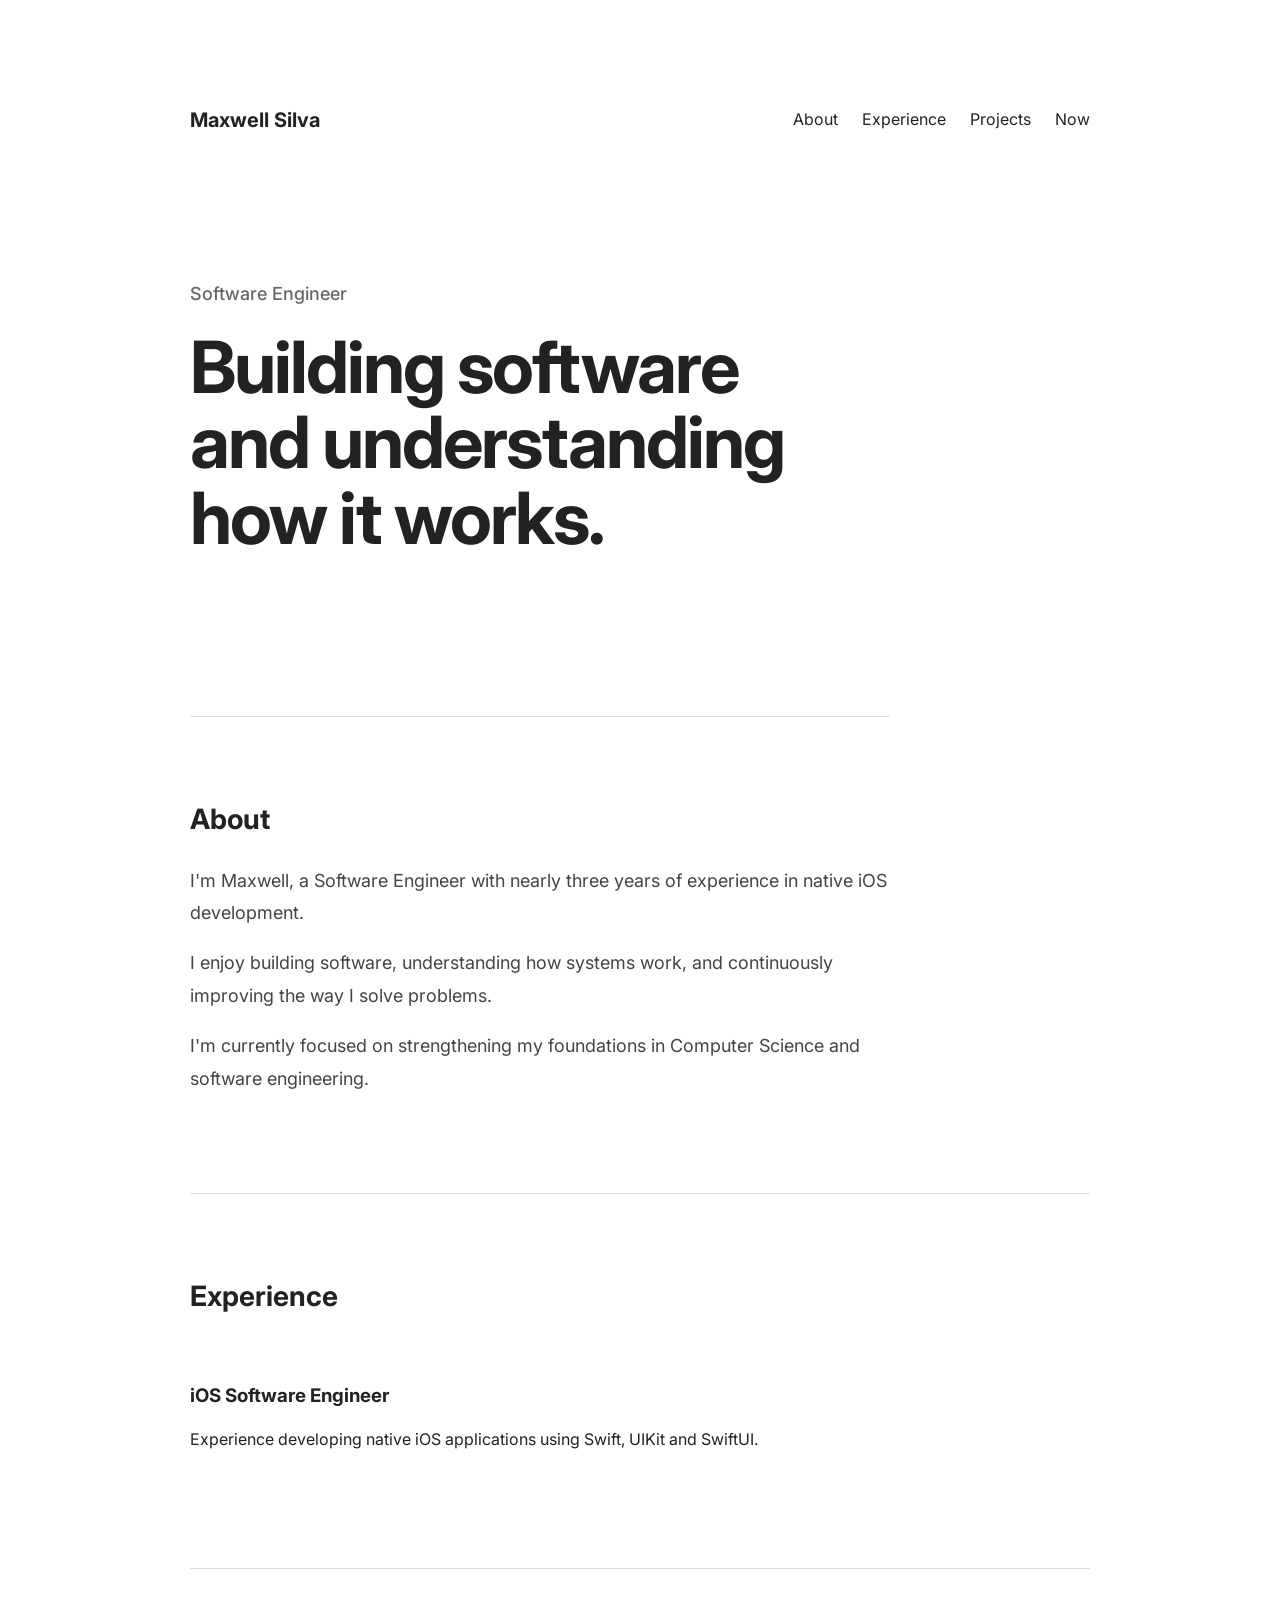
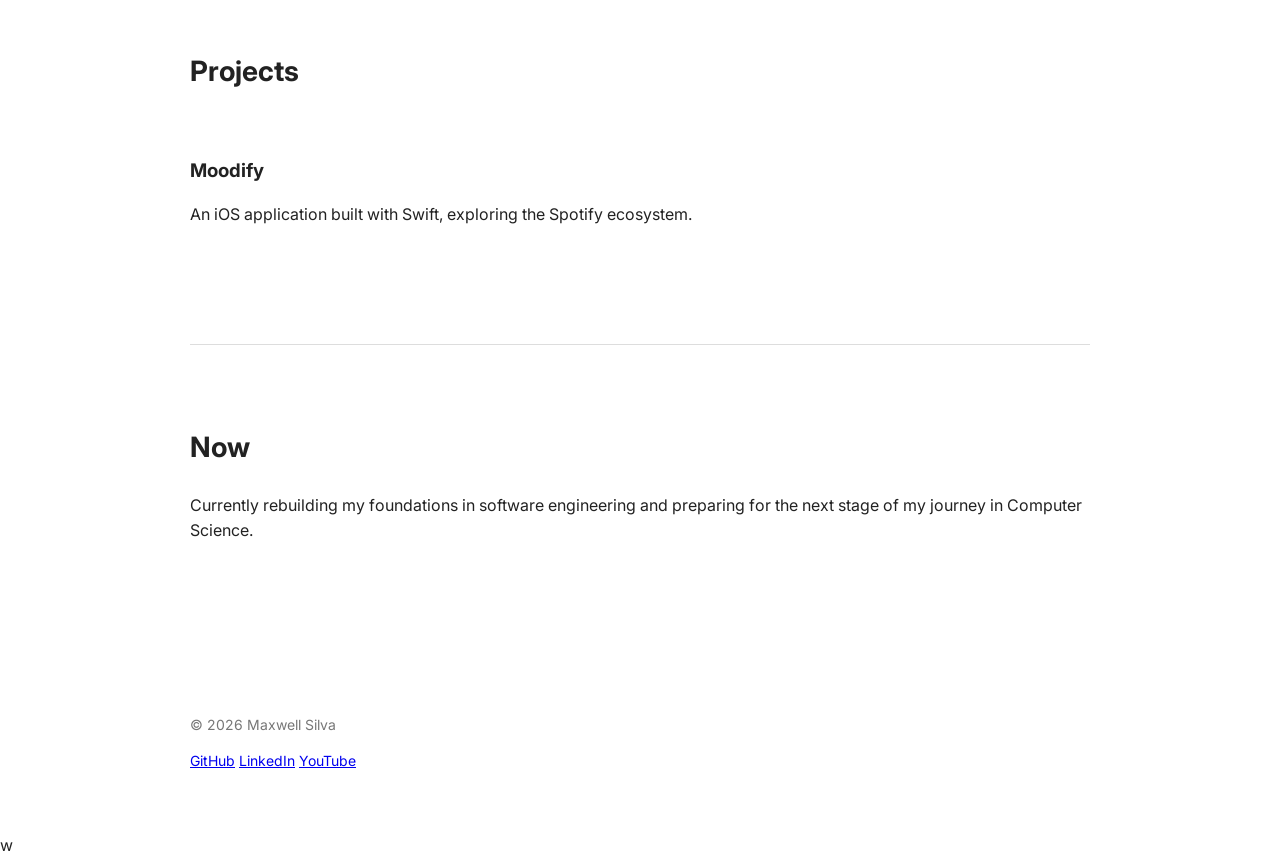
==== index.html @ 99074ba7 "Upload project of portfolio" ====
<!DOCTYPE html>
<html lang="pt-BR">

<head>
    <meta charset="UTF-8">
    <meta name="viewport" content="width=device-width, initial-scale=1.0">

    <title>Maxwell Silva — Software Engineer</title>

    <link rel="preconnect" href="https://fonts.googleapis.com">
    <link rel="preconnect" href="https://fonts.gstatic.com" crossorigin>

    <link
        href="https://fonts.googleapis.com/css2?family=Inter:wght@400;500;600;700&display=swap"
        rel="stylesheet"
    >

    <link rel="stylesheet" href="css/style.css">
</head>

<body>

    <header>
        <nav>
            <a href="#">Maxwell Silva</a>

            <div>
                <a href="#about">About</a>
                <a href="#experience">Experience</a>
                <a href="#projects">Projects</a>
                <a href="#now">Now</a>
            </div>
        </nav>

        <div>
            <p>Software Engineer</p>

            <h1>
                Building software<br>
                and understanding<br>
                how it works.
            </h1>
        </div>
    </header>


    <main>

        <section id="about">
        <h2>About</h2>

        <p>
            I'm Maxwell, a Software Engineer with nearly three years
            of experience in native iOS development.
        </p>

         <p>
            I enjoy building software, understanding how systems work,
            and continuously improving the way I solve problems.
        </p>

        <p>
            I'm currently focused on strengthening my foundations in
            Computer Science and software engineering.
        </p>
        </section>


        <section id="experience">
            <h2>Experience</h2>

            <article>
                <h3>iOS Software Engineer</h3>

                <p>
                    Experience developing native iOS applications
                    using Swift, UIKit and SwiftUI.
                </p>
            </article>
        </section>


        <section id="projects">
            <h2>Projects</h2>

            <article>
                <h3>Moodify</h3>

                <p>
                    An iOS application built with Swift,
                    exploring the Spotify ecosystem.
                </p>
            </article>
        </section>


        <section id="now">
            <h2>Now</h2>

            <p>
                Currently rebuilding my foundations in software engineering
                and preparing for the next stage of my journey in Computer Science.
            </p>
        </section>

    </main>


    <footer>
        <p>© 2026 Maxwell Silva</p>

        <div>
            <a href="#">GitHub</a>
            <a href="#">LinkedIn</a>
            <a href="#">YouTube</a>
        </div>
    </footer>


    <script src="js/script.js"></script>

</body>

</html>w
---- css/style.css ----
/* =========================
   Base
   ========================= */

* {
    box-sizing: border-box;
}

html {
    scroll-behavior: smooth;
}

body {
    margin: 0;
    font-family: "Inter", sans-serif;
    line-height: 1.6;
    color: #222;
    background: #fff;
}

main,
header,
footer {
    width: min(900px, 90%);
    margin: 0 auto;
}


/* =========================
   Header
   ========================= */

header {
    padding: 80px 0 60px;
}

header h1 {
    margin: 0;
    font-size: 48px;
}

header p {
    margin-top: 8px;
    font-size: 20px;
    color: #666;
}


/* =========================
   Sections
   ========================= */

section {
    padding: 80px 0;
    border-top: 1px solid #ddd;
}

h2 {
    margin-top: 0;
    font-size: 28px;
}

article {
    padding: 20px 0;
}

article h3 {
    margin-bottom: 8px;
}


/* =========================
   Footer
   ========================= */

footer {
    padding: 60px 0;
    color: #777;
    font-size: 14px;
}

/* =========================
   Navigation
   ========================= */

nav {
    display: flex;
    justify-content: space-between;
    align-items: center;
    padding: 24px 0;
}

nav div {
    display: flex;
    gap: 24px;
}

nav a {
    color: inherit;
    text-decoration: none;
}

nav > a {
    font-size: 20px;
    font-weight: 700;
}


/* =========================
   Hero
   ========================= */

header > div {
    padding: 120px 0 100px;
}

header > div p {
    margin-top: 0;
    margin-bottom: 20px;
    font-size: 18px;
    font-weight: 500;
    color: #666;
}

header h1 {
    margin: 0;
    font-size: clamp(42px, 7vw, 72px);
    line-height: 1.05;
    letter-spacing: -2px;
}


/* =========================
   Links
   ========================= */

a:hover {
    text-decoration: underline;
}

#about {
    max-width: 700px;
}

#about p {
    font-size: 18px;
    line-height: 1.8;
    color: #444;
}
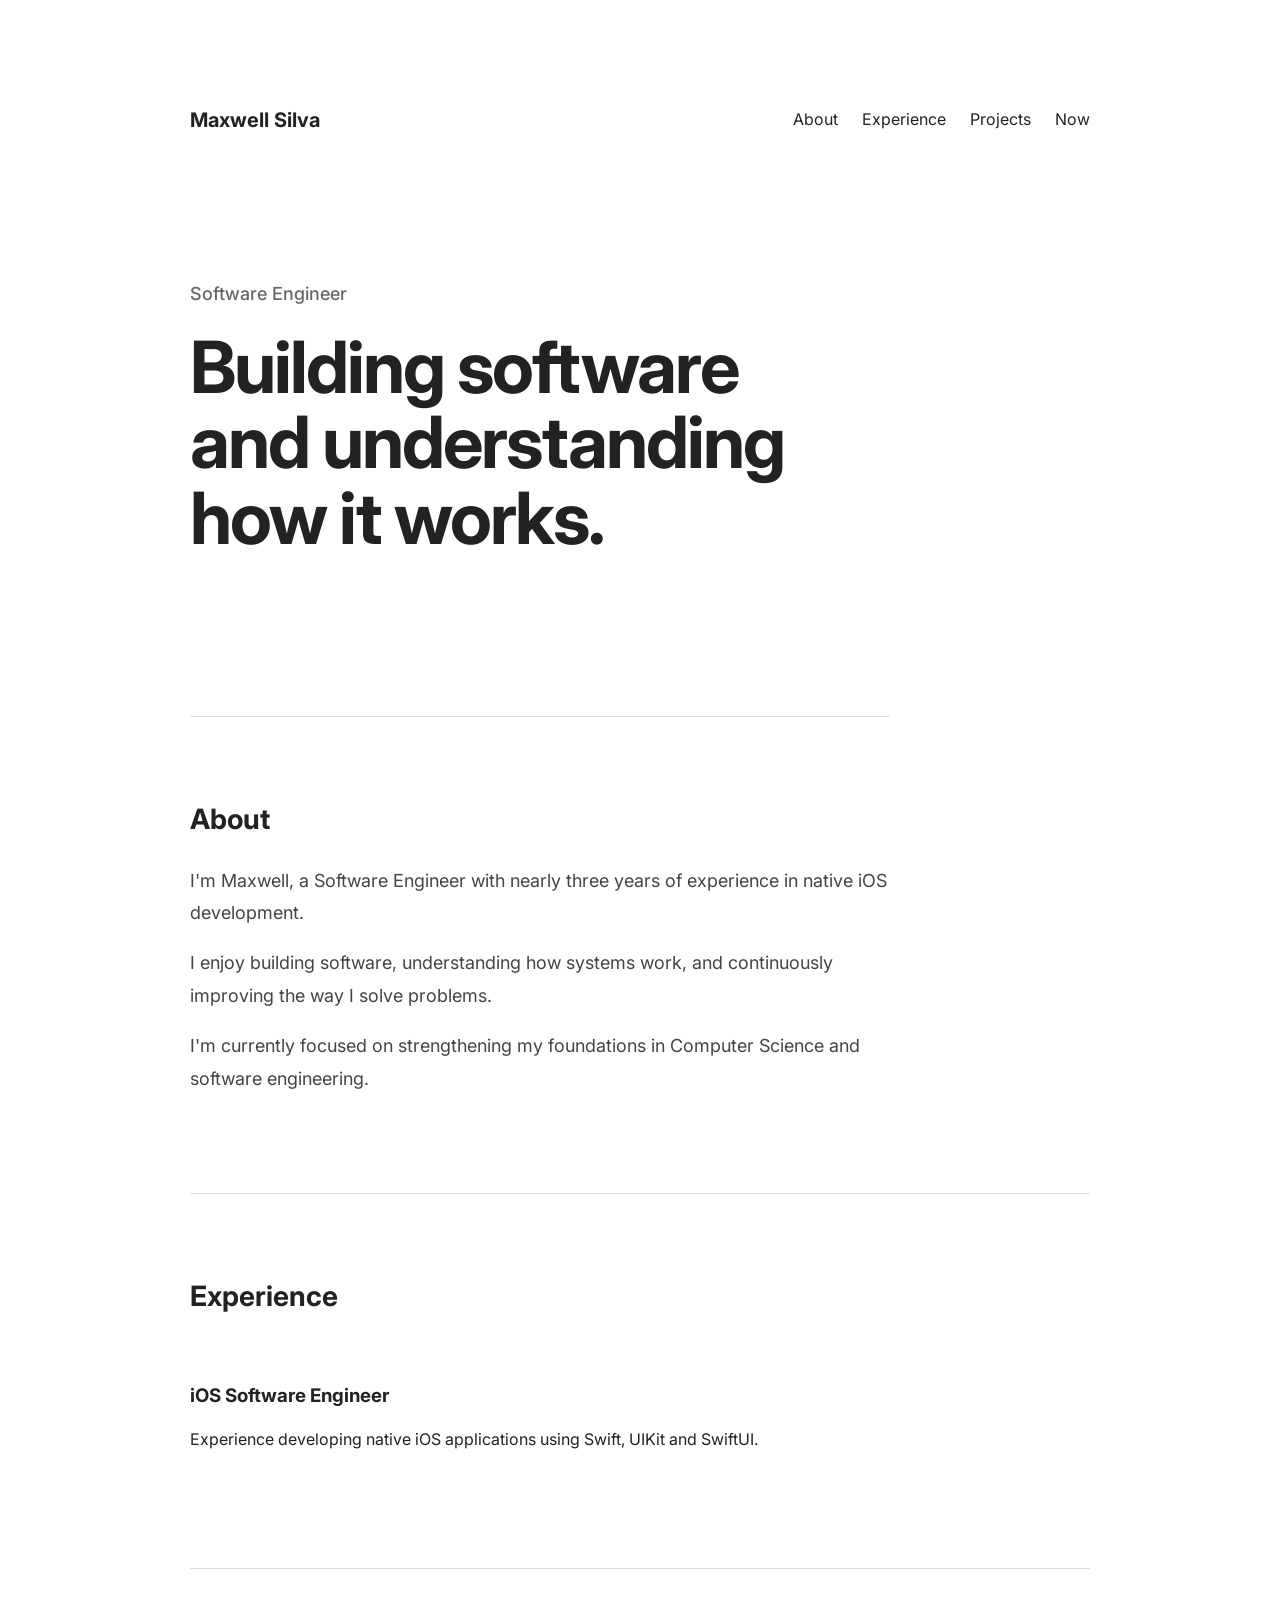
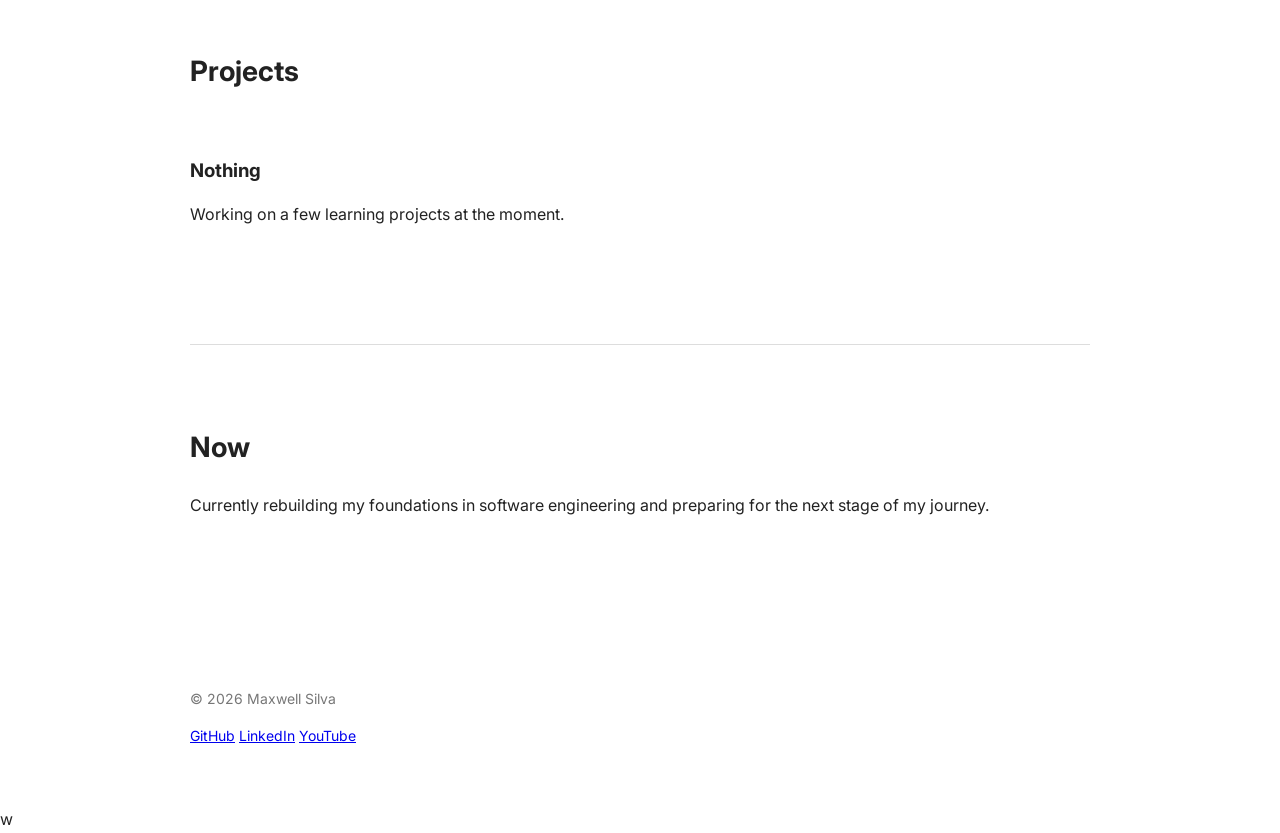
==== commit 7996b524: "Update in section projects" ====
--- a/index.html
+++ b/index.html
@@ -84,11 +84,10 @@
             <h2>Projects</h2>
 
             <article>
-                <h3>Moodify</h3>
+                <h3>Nothing</h3>
 
                 <p>
-                    An iOS application built with Swift,
-                    exploring the Spotify ecosystem.
+                    Working on a few learning projects at the moment.
                 </p>
             </article>
         </section>
@@ -99,7 +98,7 @@
 
             <p>
                 Currently rebuilding my foundations in software engineering
-                and preparing for the next stage of my journey in Computer Science.
+                and preparing for the next stage of my journey.
             </p>
         </section>
 
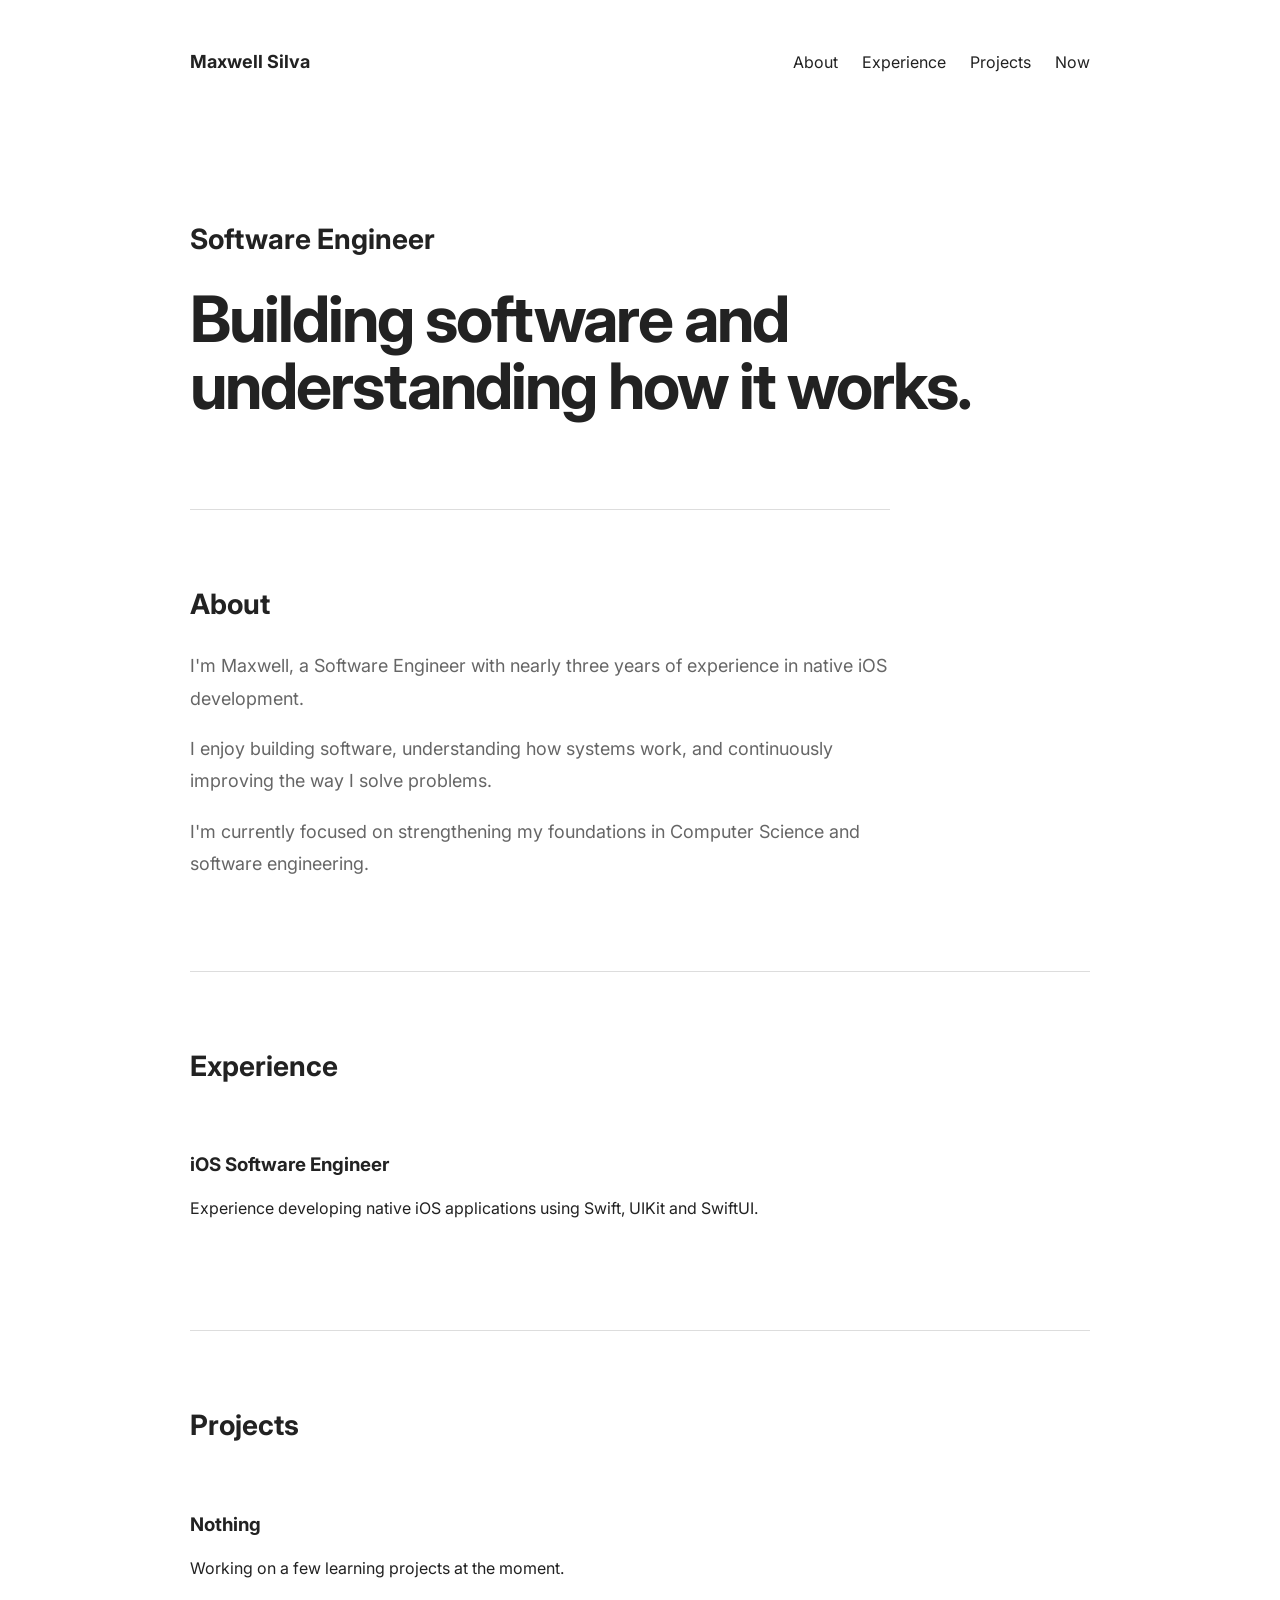
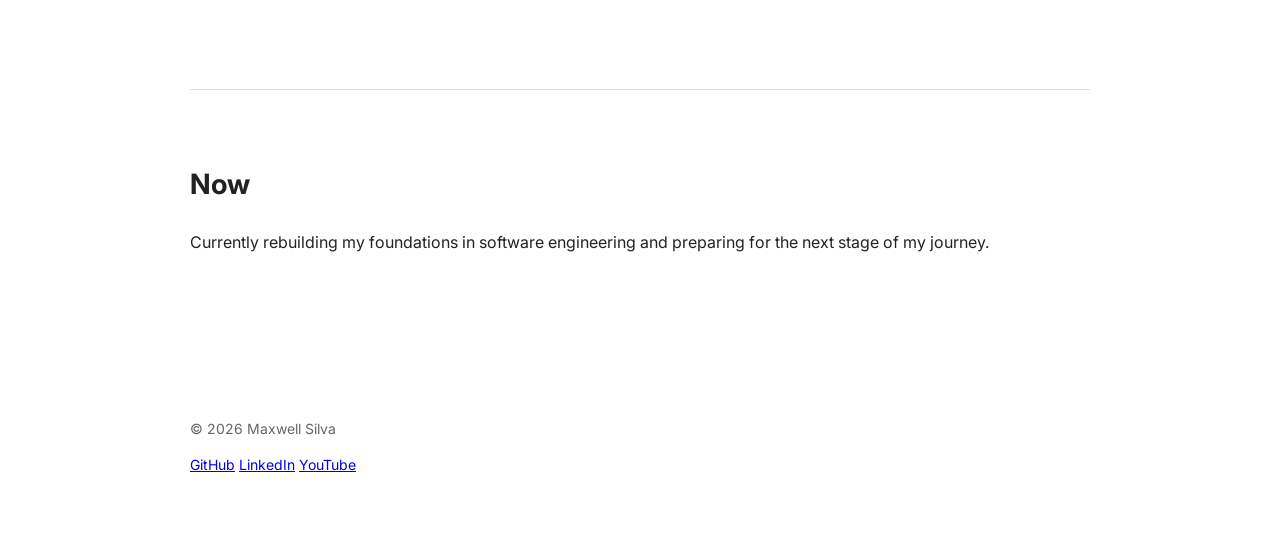
==== commit b294f23d: "update config header and theme" ====
--- a/index.html
+++ b/index.html
@@ -3,9 +3,12 @@
 
 <head>
     <meta charset="UTF-8">
-    <meta name="viewport" content="width=device-width, initial-scale=1.0">
+    <meta
+        name="description"
+        content="Maxwell Silva — Software Engineer focused on iOS development and software engineering."
+    >
 
-    <title>Maxwell Silva — Software Engineer</title>
+    <title>Maxwell Silva - Software Engineer</title>
 
     <link rel="preconnect" href="https://fonts.googleapis.com">
     <link rel="preconnect" href="https://fonts.gstatic.com" crossorigin>
@@ -21,8 +24,9 @@
 <body>
 
     <header>
-        <nav>
-            <a href="#">Maxwell Silva</a>
+        <nav aria-label="Main navigation">
+            <a href="#top">Maxwell Silva</a>
+            <body id="top"></body>
 
             <div>
                 <a href="#about">About</a>
@@ -33,12 +37,12 @@
         </nav>
 
         <div>
-            <p>Software Engineer</p>
+            <p>
+                <h2>Software Engineer</h2>
+            </p>
 
             <h1>
-                Building software<br>
-                and understanding<br>
-                how it works.
+                Building software and understanding how it works.
             </h1>
         </div>
     </header>
@@ -109,9 +113,9 @@
         <p>© 2026 Maxwell Silva</p>
 
         <div>
-            <a href="#">GitHub</a>
-            <a href="#">LinkedIn</a>
-            <a href="#">YouTube</a>
+            <a href="https://github.com/maxwellssilva">GitHub</a>
+            <a href="https://www.linkedin.com/in/maxwellssilva/">LinkedIn</a>
+            <a href="https://www.youtube.com/@maxwellssilvva">YouTube</a>
         </div>
     </footer>
 
@@ -120,4 +124,4 @@
 
 </body>
 
-</html>w+</html>
--- a/css/style.css
+++ b/css/style.css
@@ -1,6 +1,26 @@
 /* =========================
    Base
    ========================= */
+
+:root {
+    color-scheme: light;
+
+    --background: #ffffff;
+    --text: #222222;
+    --text-secondary: #666666;
+    --border: #dddddd;
+}
+
+@media (prefers-color-scheme: dark) {
+    :root {
+        color-scheme: dark;
+
+        --background: #111111;
+        --text: #f5f5f5;
+        --text-secondary: #aaaaaa;
+        --border: #333333;
+    }
+}
 
 * {
     box-sizing: border-box;
@@ -14,35 +34,80 @@
     margin: 0;
     font-family: "Inter", sans-serif;
     line-height: 1.6;
-    color: #222;
-    background: #fff;
+    color: var(--text);
+    background: var(--background);
 }
 
 main,
 header,
 footer {
-    width: min(900px, 90%);
+    width: min(900px, calc(100% - 40px));
     margin: 0 auto;
 }
 
 
 /* =========================
-   Header
+   Navigation
+   ========================= */
+
+nav {
+    display: flex;
+    justify-content: space-between;
+    align-items: center;
+    gap: 24px;
+    padding: 24px 0;
+}
+
+nav > a {
+    flex-shrink: 0;
+    color: inherit;
+    font-size: 18px;
+    font-weight: 700;
+    text-decoration: none;
+}
+
+nav div {
+    display: flex;
+    flex-wrap: wrap;
+    justify-content: flex-end;
+    gap: 8px 24px;
+}
+
+nav div a {
+    color: inherit;
+    text-decoration: none;
+}
+
+a:hover {
+    text-decoration: underline;
+}
+
+
+/* =========================
+   Header / Hero
    ========================= */
 
 header {
-    padding: 80px 0 60px;
+    padding: 24px 0 0;
+}
+
+header > div {
+    padding: 100px 0 90px;
+}
+
+header > div p {
+    margin: 0 0 16px;
+    font-size: 16px;
+    font-weight: 500;
+    color: var(--text-secondary);
 }
 
 header h1 {
+    max-width: 850px;
     margin: 0;
-    font-size: 48px;
-}
-
-header p {
-    margin-top: 8px;
-    font-size: 20px;
-    color: #666;
+    font-size: clamp(42px, 7vw, 64px);
+    line-height: 1.05;
+    letter-spacing: -2px;
 }
 
 
@@ -51,8 +116,8 @@
    ========================= */
 
 section {
-    padding: 80px 0;
-    border-top: 1px solid #ddd;
+    padding: 72px 0;
+    border-top: 1px solid var(--border);
 }
 
 h2 {
@@ -70,73 +135,8 @@
 
 
 /* =========================
-   Footer
+   About
    ========================= */
-
-footer {
-    padding: 60px 0;
-    color: #777;
-    font-size: 14px;
-}
-
-/* =========================
-   Navigation
-   ========================= */
-
-nav {
-    display: flex;
-    justify-content: space-between;
-    align-items: center;
-    padding: 24px 0;
-}
-
-nav div {
-    display: flex;
-    gap: 24px;
-}
-
-nav a {
-    color: inherit;
-    text-decoration: none;
-}
-
-nav > a {
-    font-size: 20px;
-    font-weight: 700;
-}
-
-
-/* =========================
-   Hero
-   ========================= */
-
-header > div {
-    padding: 120px 0 100px;
-}
-
-header > div p {
-    margin-top: 0;
-    margin-bottom: 20px;
-    font-size: 18px;
-    font-weight: 500;
-    color: #666;
-}
-
-header h1 {
-    margin: 0;
-    font-size: clamp(42px, 7vw, 72px);
-    line-height: 1.05;
-    letter-spacing: -2px;
-}
-
-
-/* =========================
-   Links
-   ========================= */
-
-a:hover {
-    text-decoration: underline;
-}
 
 #about {
     max-width: 700px;
@@ -145,5 +145,46 @@
 #about p {
     font-size: 18px;
     line-height: 1.8;
-    color: #444;
+    color: var(--text-secondary);
+}
+
+
+/* =========================
+   Footer
+   ========================= */
+
+footer {
+    padding: 60px 0;
+    color: var(--text-secondary);
+    font-size: 14px;
+}
+
+
+/* =========================
+   Mobile
+   ========================= */
+
+@media (max-width: 600px) {
+    nav {
+        align-items: flex-start;
+        flex-direction: column;
+        gap: 12px;
+    }
+
+    nav div {
+        justify-content: flex-start;
+        gap: 8px 18px;
+    }
+
+    header > div {
+        padding: 72px 0 72px;
+    }
+
+    header h1 {
+        letter-spacing: -1.5px;
+    }
+
+    section {
+        padding: 56px 0;
+    }
 }
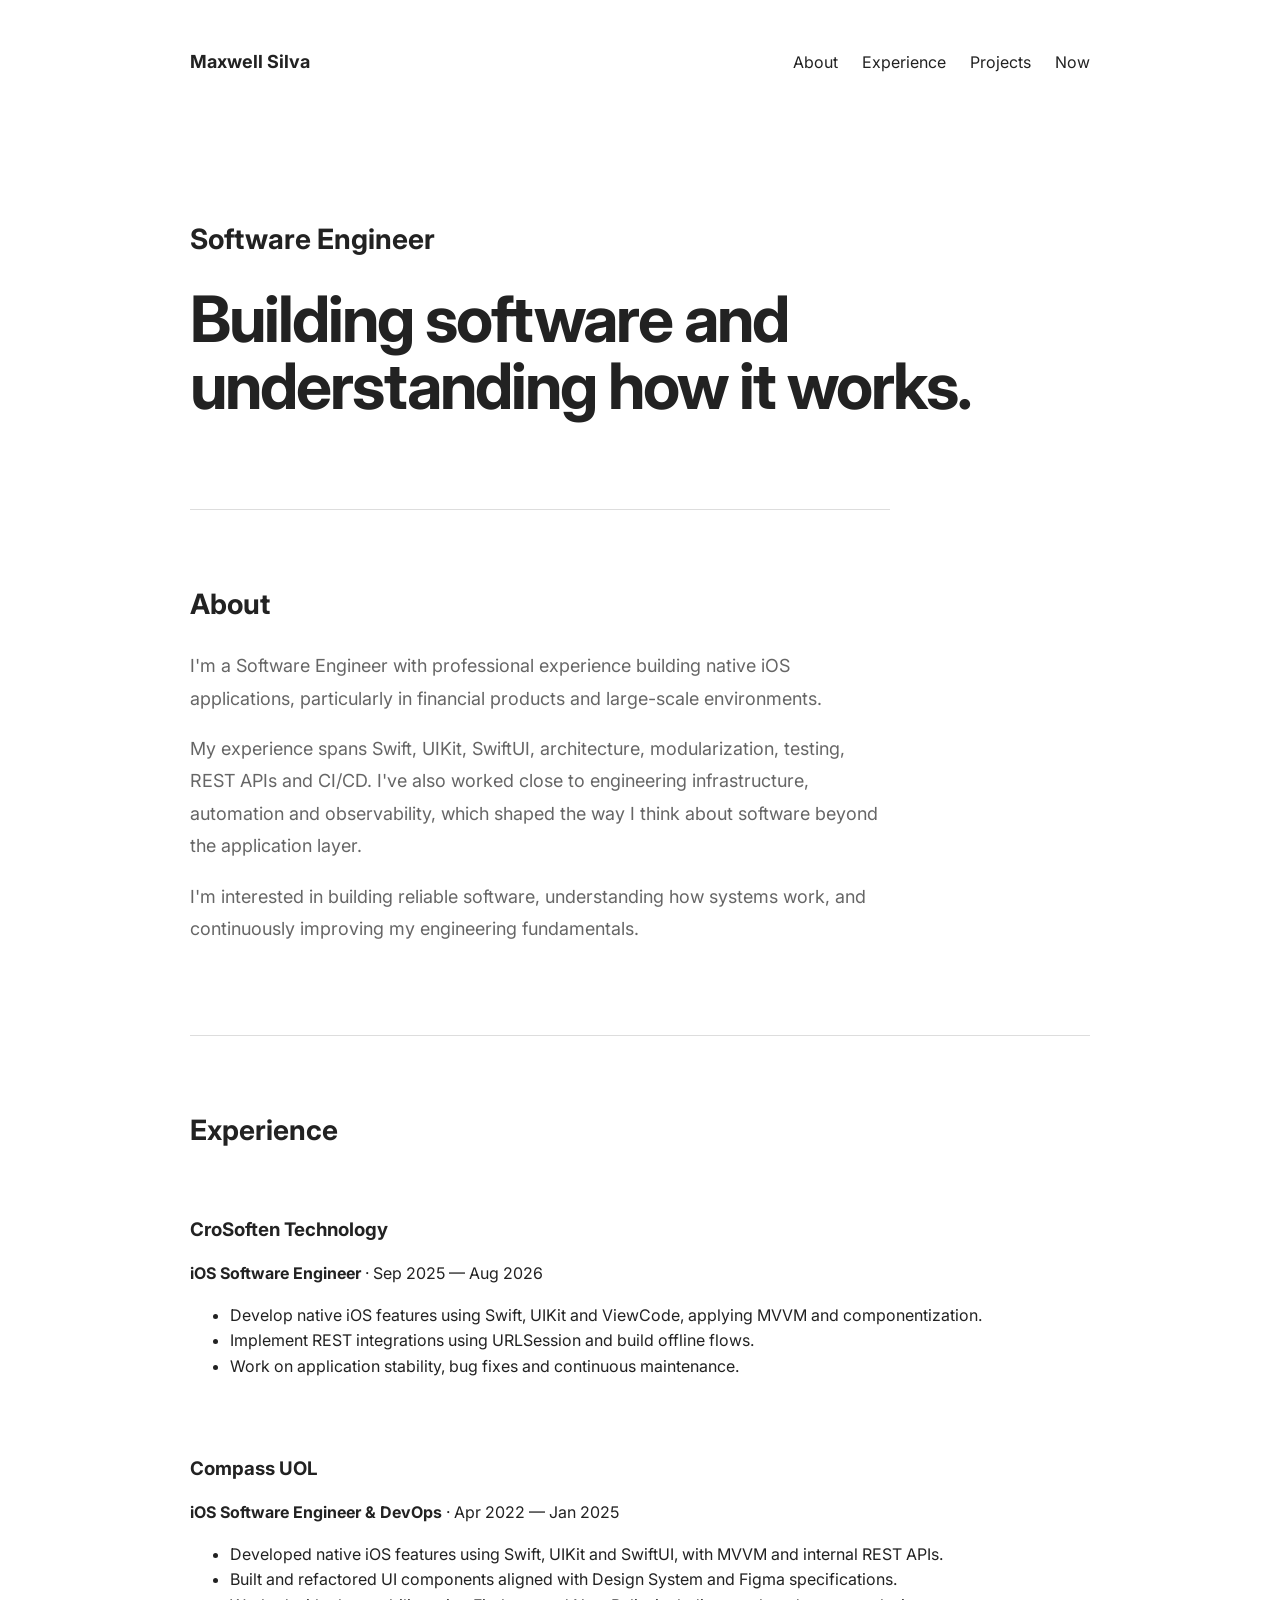
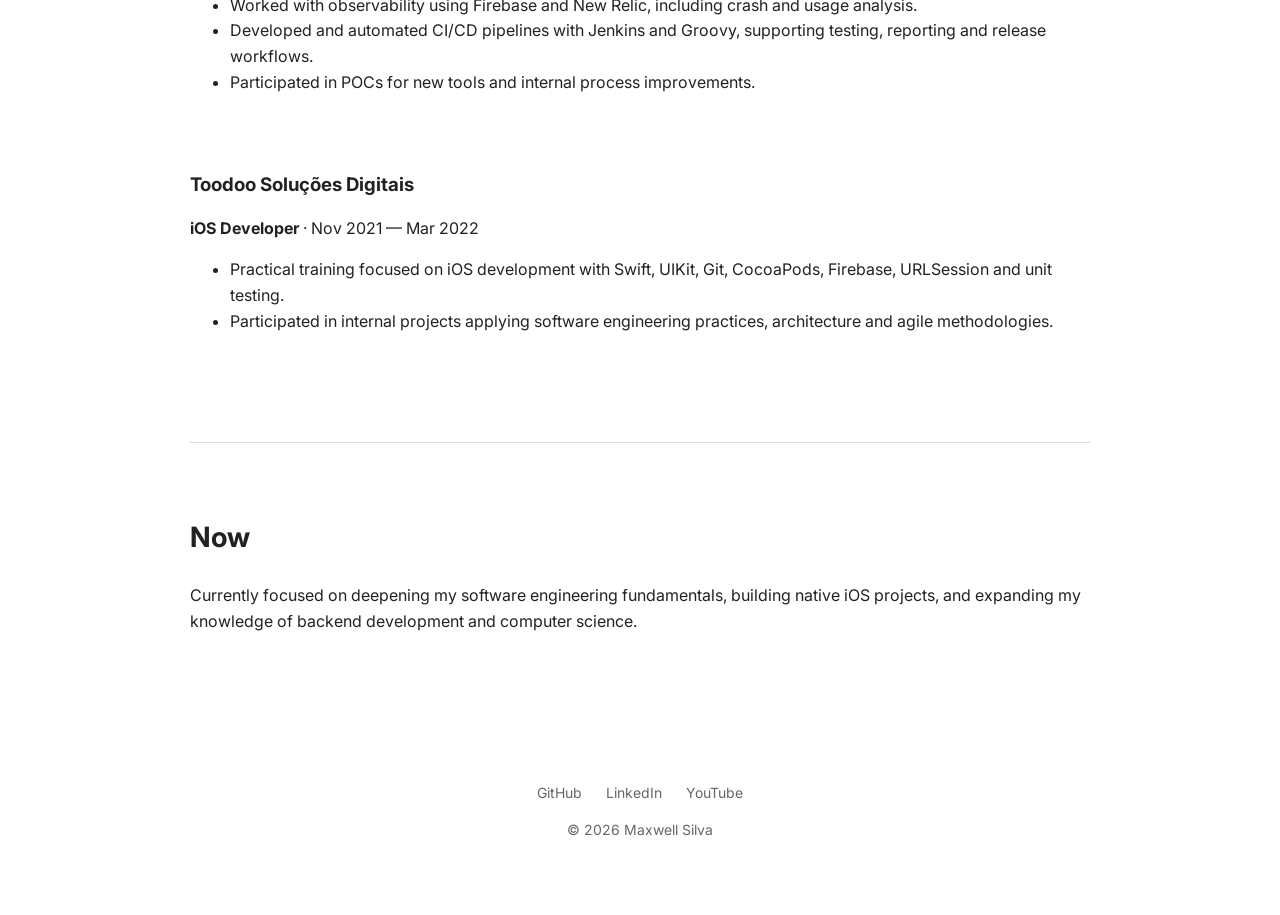
==== commit 475b8a00: "Improvement layout and completing experience" ====
--- a/index.html
+++ b/index.html
@@ -21,12 +21,11 @@
     <link rel="stylesheet" href="css/style.css">
 </head>
 
-<body>
+<body id="top">
 
     <header>
         <nav aria-label="Main navigation">
             <a href="#top">Maxwell Silva</a>
-            <body id="top"></body>
 
             <div>
                 <a href="#about">About</a>
@@ -51,22 +50,25 @@
     <main>
 
         <section id="about">
-        <h2>About</h2>
+            <h2>About</h2>
 
-        <p>
-            I'm Maxwell, a Software Engineer with nearly three years
-            of experience in native iOS development.
-        </p>
+            <p>
+                I'm a Software Engineer with professional experience building native
+                iOS applications, particularly in financial products and large-scale
+                environments.
+            </p>
 
-         <p>
-            I enjoy building software, understanding how systems work,
-            and continuously improving the way I solve problems.
-        </p>
+            <p>
+                My experience spans Swift, UIKit, SwiftUI, architecture,
+                modularization, testing, REST APIs and CI/CD. I've also worked close
+                to engineering infrastructure, automation and observability, which
+                shaped the way I think about software beyond the application layer.
+            </p>
 
-        <p>
-            I'm currently focused on strengthening my foundations in
-            Computer Science and software engineering.
-        </p>
+            <p>
+                I'm interested in building reliable software, understanding how
+                systems work, and continuously improving my engineering fundamentals.
+            </p>
         </section>
 
 
@@ -74,25 +76,88 @@
             <h2>Experience</h2>
 
             <article>
-                <h3>iOS Software Engineer</h3>
+                <h3>CroSoften Technology</h3>
 
                 <p>
-                    Experience developing native iOS applications
-                    using Swift, UIKit and SwiftUI.
+                    <strong>iOS Software Engineer</strong>
+                    · Sep 2025 — Aug 2026
                 </p>
+
+                <ul>
+                    <li>
+                        Develop native iOS features using Swift, UIKit and ViewCode,
+                        applying MVVM and componentization.
+                    </li>
+
+                    <li>
+                        Implement REST integrations using URLSession and build
+                        offline flows.
+                    </li>
+
+                    <li>
+                        Work on application stability, bug fixes and continuous
+                        maintenance.
+                    </li>
+                </ul>
             </article>
-        </section>
 
 
-        <section id="projects">
-            <h2>Projects</h2>
+            <article>
+                <h3>Compass UOL</h3>
+
+                <p>
+                    <strong>iOS Software Engineer & DevOps</strong>
+                    · Apr 2022 — Jan 2025
+                </p>
+
+                <ul>
+                    <li>
+                        Developed native iOS features using Swift, UIKit and SwiftUI,
+                        with MVVM and internal REST APIs.
+                    </li>
+
+                    <li>
+                        Built and refactored UI components aligned with Design System
+                        and Figma specifications.
+                    </li>
+
+                    <li>
+                        Worked with observability using Firebase and New Relic,
+                        including crash and usage analysis.
+                    </li>
+
+                    <li>
+                        Developed and automated CI/CD pipelines with Jenkins and
+                        Groovy, supporting testing, reporting and release workflows.
+                    </li>
+
+                    <li>
+                        Participated in POCs for new tools and internal process
+                        improvements.
+                    </li>
+                </ul>
+            </article>
+
 
             <article>
-                <h3>Nothing</h3>
+                <h3>Toodoo Soluções Digitais</h3>
 
                 <p>
-                    Working on a few learning projects at the moment.
+                    <strong>iOS Developer</strong>
+                    · Nov 2021 — Mar 2022
                 </p>
+
+                <ul>
+                    <li>
+                        Practical training focused on iOS development with Swift,
+                        UIKit, Git, CocoaPods, Firebase, URLSession and unit testing.
+                    </li>
+
+                    <li>
+                        Participated in internal projects applying software
+                        engineering practices, architecture and agile methodologies.
+                    </li>
+                </ul>
             </article>
         </section>
 
@@ -101,8 +166,9 @@
             <h2>Now</h2>
 
             <p>
-                Currently rebuilding my foundations in software engineering
-                and preparing for the next stage of my journey.
+                Currently focused on deepening my software engineering fundamentals,
+                building native iOS projects, and expanding my knowledge of backend
+                development and computer science.
             </p>
         </section>
 
@@ -110,13 +176,13 @@
 
 
     <footer>
-        <p>© 2026 Maxwell Silva</p>
-
         <div>
             <a href="https://github.com/maxwellssilva">GitHub</a>
             <a href="https://www.linkedin.com/in/maxwellssilva/">LinkedIn</a>
             <a href="https://www.youtube.com/@maxwellssilvva">YouTube</a>
         </div>
+
+        <p>© 2026 Maxwell Silva</p>
     </footer>
 
 
--- a/css/style.css
+++ b/css/style.css
@@ -157,6 +157,18 @@
     padding: 60px 0;
     color: var(--text-secondary);
     font-size: 14px;
+    text-align: center;
+}
+
+footer > div {
+    display: flex;
+    justify-content: center;
+    gap: 24px;
+}
+
+footer a {
+    color: inherit;
+    text-decoration: none;
 }
 
 
@@ -166,25 +178,57 @@
 
 @media (max-width: 600px) {
     nav {
-        align-items: flex-start;
-        flex-direction: column;
-        gap: 12px;
+        align-items: center;
+        gap: 16px;
+    }
+
+    nav > a {
+        font-size: 17px;
     }
 
     nav div {
-        justify-content: flex-start;
+        width: 100%;
+        justify-content: center;
         gap: 8px 18px;
     }
 
     header > div {
-        padding: 72px 0 72px;
+        padding: 64px 0 64px;
+    }
+
+    header > div p {
+        font-size: 15px;
+        margin-bottom: 14px;
     }
 
     header h1 {
+        font-size: clamp(38px, 11vw, 52px);
+        line-height: 1.08;
         letter-spacing: -1.5px;
     }
 
     section {
-        padding: 56px 0;
+        padding: 52px 0;
+    }
+
+    h2 {
+        font-size: 26px;
+    }
+
+    #about p {
+        font-size: 17px;
+        line-height: 1.7;
+    }
+
+    footer {
+        padding: 48px 0;
+        text-align: center;
+    }
+
+    footer > div {
+        display: flex;
+        justify-content: center;
+        flex-wrap: wrap;
+        gap: 12px 20px;
     }
 }
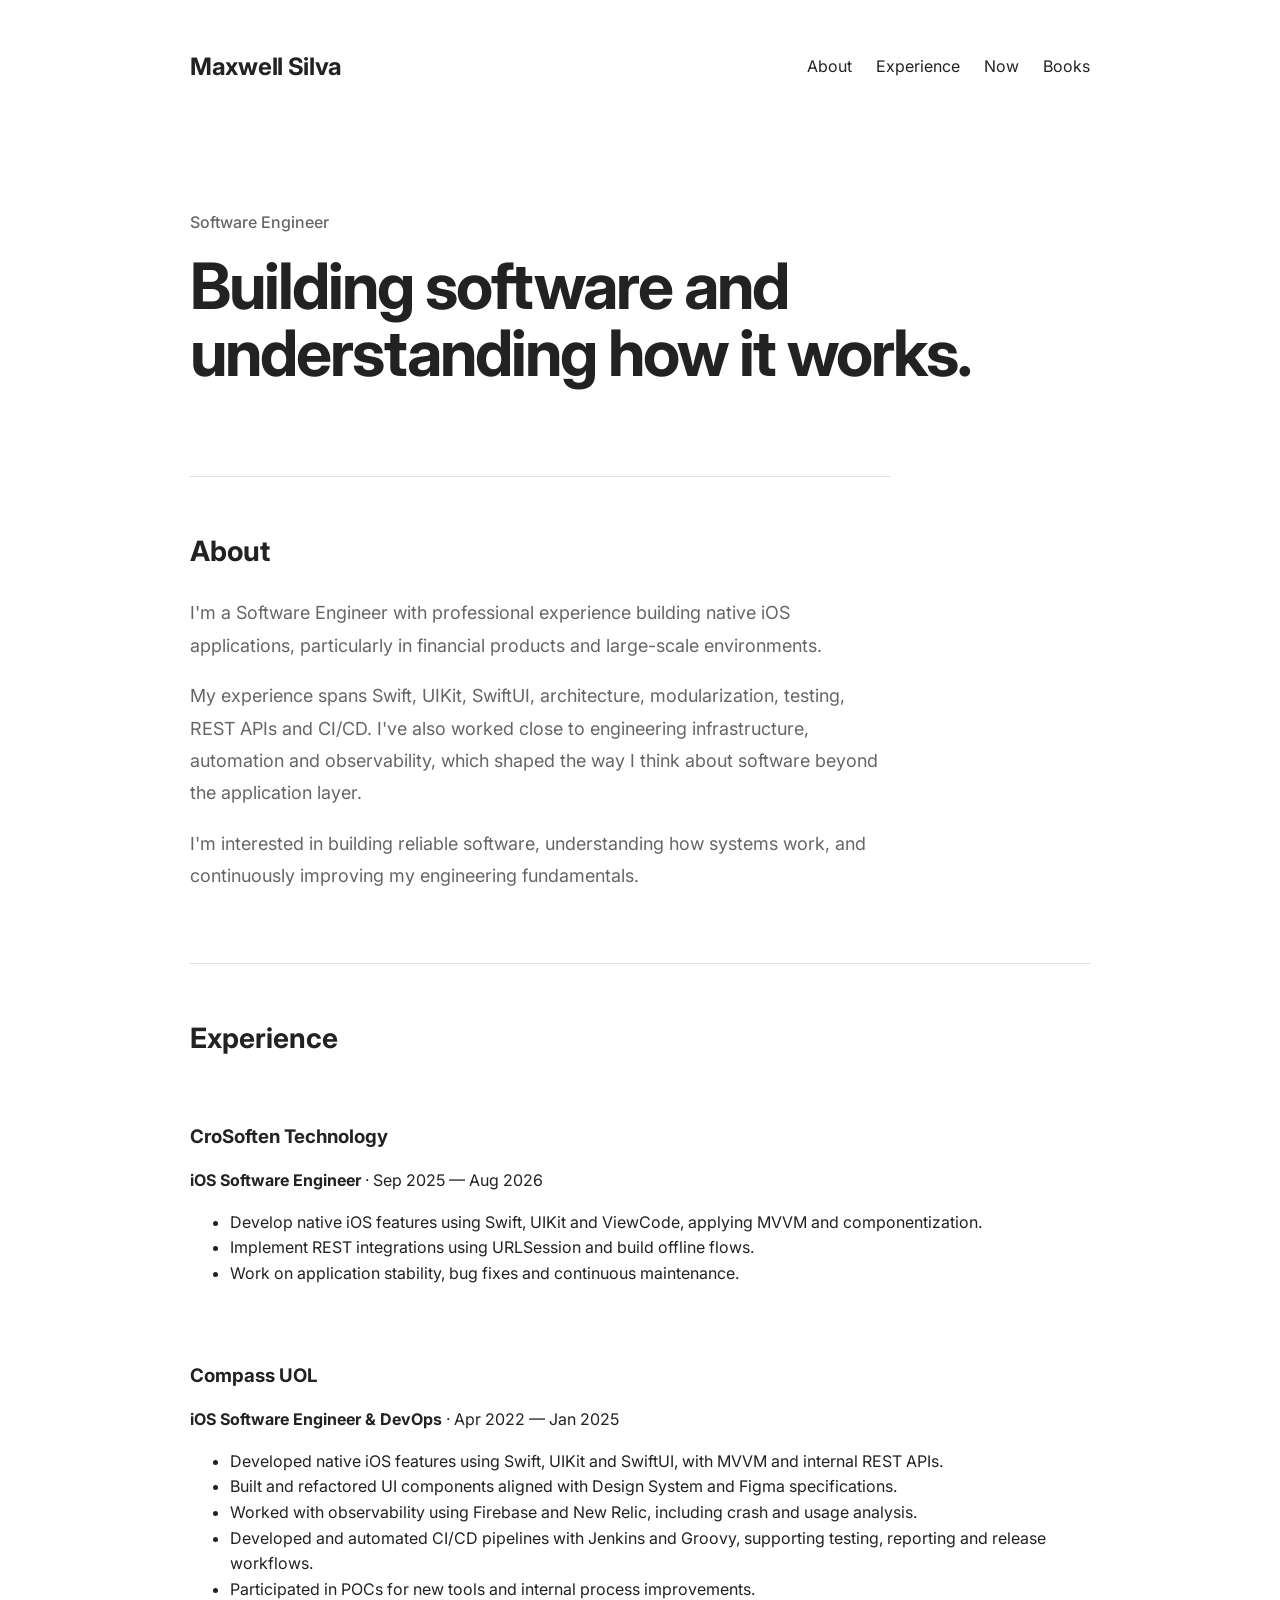
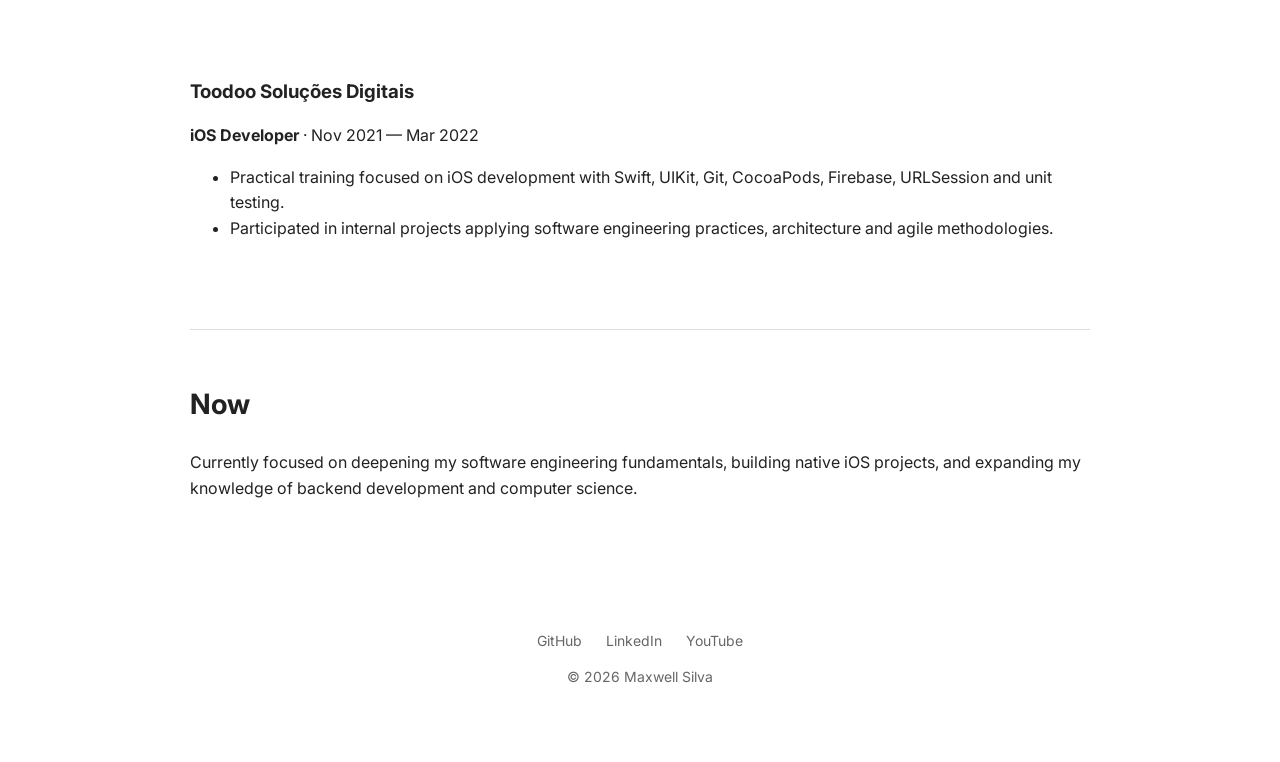
==== commit 41c36df4: "Create page of recommendation books" ====
--- a/index.html
+++ b/index.html
@@ -30,15 +30,13 @@
             <div>
                 <a href="#about">About</a>
                 <a href="#experience">Experience</a>
-                <a href="#projects">Projects</a>
                 <a href="#now">Now</a>
+                <a href="#books.html">Books</a>
             </div>
         </nav>
 
         <div>
-            <p>
-                <h2>Software Engineer</h2>
-            </p>
+            <h2>Software Engineer</h2>
 
             <h1>
                 Building software and understanding how it works.
--- a/css/style.css
+++ b/css/style.css
@@ -61,8 +61,9 @@
 nav > a {
     flex-shrink: 0;
     color: inherit;
-    font-size: 18px;
+    font-size: 24px;
     font-weight: 700;
+    letter-spacing: -0.3px;
     text-decoration: none;
 }
 
@@ -95,7 +96,7 @@
     padding: 100px 0 90px;
 }
 
-header > div p {
+header > div h2 {
     margin: 0 0 16px;
     font-size: 16px;
     font-weight: 500;
@@ -116,7 +117,7 @@
    ========================= */
 
 section {
-    padding: 72px 0;
+    padding: 52px 0;
     border-top: 1px solid var(--border);
 }
 
@@ -177,13 +178,21 @@
    ========================= */
 
 @media (max-width: 600px) {
+    main,
+    header,
+    footer {
+        width: calc(100% - 32px);
+    }
+
     nav {
+        flex-direction: column;
         align-items: center;
-        gap: 16px;
+        gap: 14px;
+        padding: 20px 0;
     }
 
     nav > a {
-        font-size: 17px;
+        font-size: 20px;
     }
 
     nav div {
@@ -192,23 +201,32 @@
         gap: 8px 18px;
     }
 
+    nav div a {
+        font-size: 15px;
+    }
+
+    header {
+        padding-top: 12px;
+    }
+
     header > div {
-        padding: 64px 0 64px;
-    }
-
-    header > div p {
+        padding: 56px 0 56px;
+    }
+
+    header > div h2 {
+        margin-bottom: 14px;
         font-size: 15px;
-        margin-bottom: 14px;
     }
 
     header h1 {
-        font-size: clamp(38px, 11vw, 52px);
+        max-width: 100%;
+        font-size: clamp(38px, 11vw, 48px);
         line-height: 1.08;
         letter-spacing: -1.5px;
     }
 
     section {
-        padding: 52px 0;
+        padding: 48px 0;
     }
 
     h2 {
@@ -220,15 +238,82 @@
         line-height: 1.7;
     }
 
+    article {
+        padding: 16px 0;
+    }
+
     footer {
         padding: 48px 0;
-        text-align: center;
     }
 
     footer > div {
-        display: flex;
-        justify-content: center;
         flex-wrap: wrap;
         gap: 12px 20px;
     }
+}
+
+.page-header {
+    padding: 72px 0 56px;
+}
+
+.page-header h1 {
+    margin: 0 0 16px;
+    font-size: clamp(42px, 7vw, 64px);
+    line-height: 1.05;
+    letter-spacing: -2px;
+}
+
+.page-header p {
+    max-width: 600px;
+    margin: 0;
+    color: var(--text-secondary);
+    font-size: 18px;
+    line-height: 1.7;
+}
+
+.book {
+    padding: 28px 0;
+    border-top: 1px solid var(--border);
+}
+
+.book h3 {
+    margin: 0 0 4px;
+    font-size: 21px;
+}
+
+.book-author {
+    margin: 0 0 12px;
+    color: var(--text-secondary);
+    font-size: 15px;
+}
+
+.book > p:not(.book-author) {
+    max-width: 650px;
+    color: var(--text-secondary);
+}
+
+.book a {
+    display: inline-block;
+    margin-top: 8px;
+    color: inherit;
+    font-weight: 600;
+}
+
+@media (max-width: 600px) {
+    .page-header {
+        padding: 56px 0 44px;
+    }
+
+    .page-header h1 {
+        font-size: 44px;
+        letter-spacing: -1.5px;
+    }
+
+    .page-header p {
+        font-size: 17px;
+    }
+
+    .book {
+        padding: 24px 0;
+    }
 }
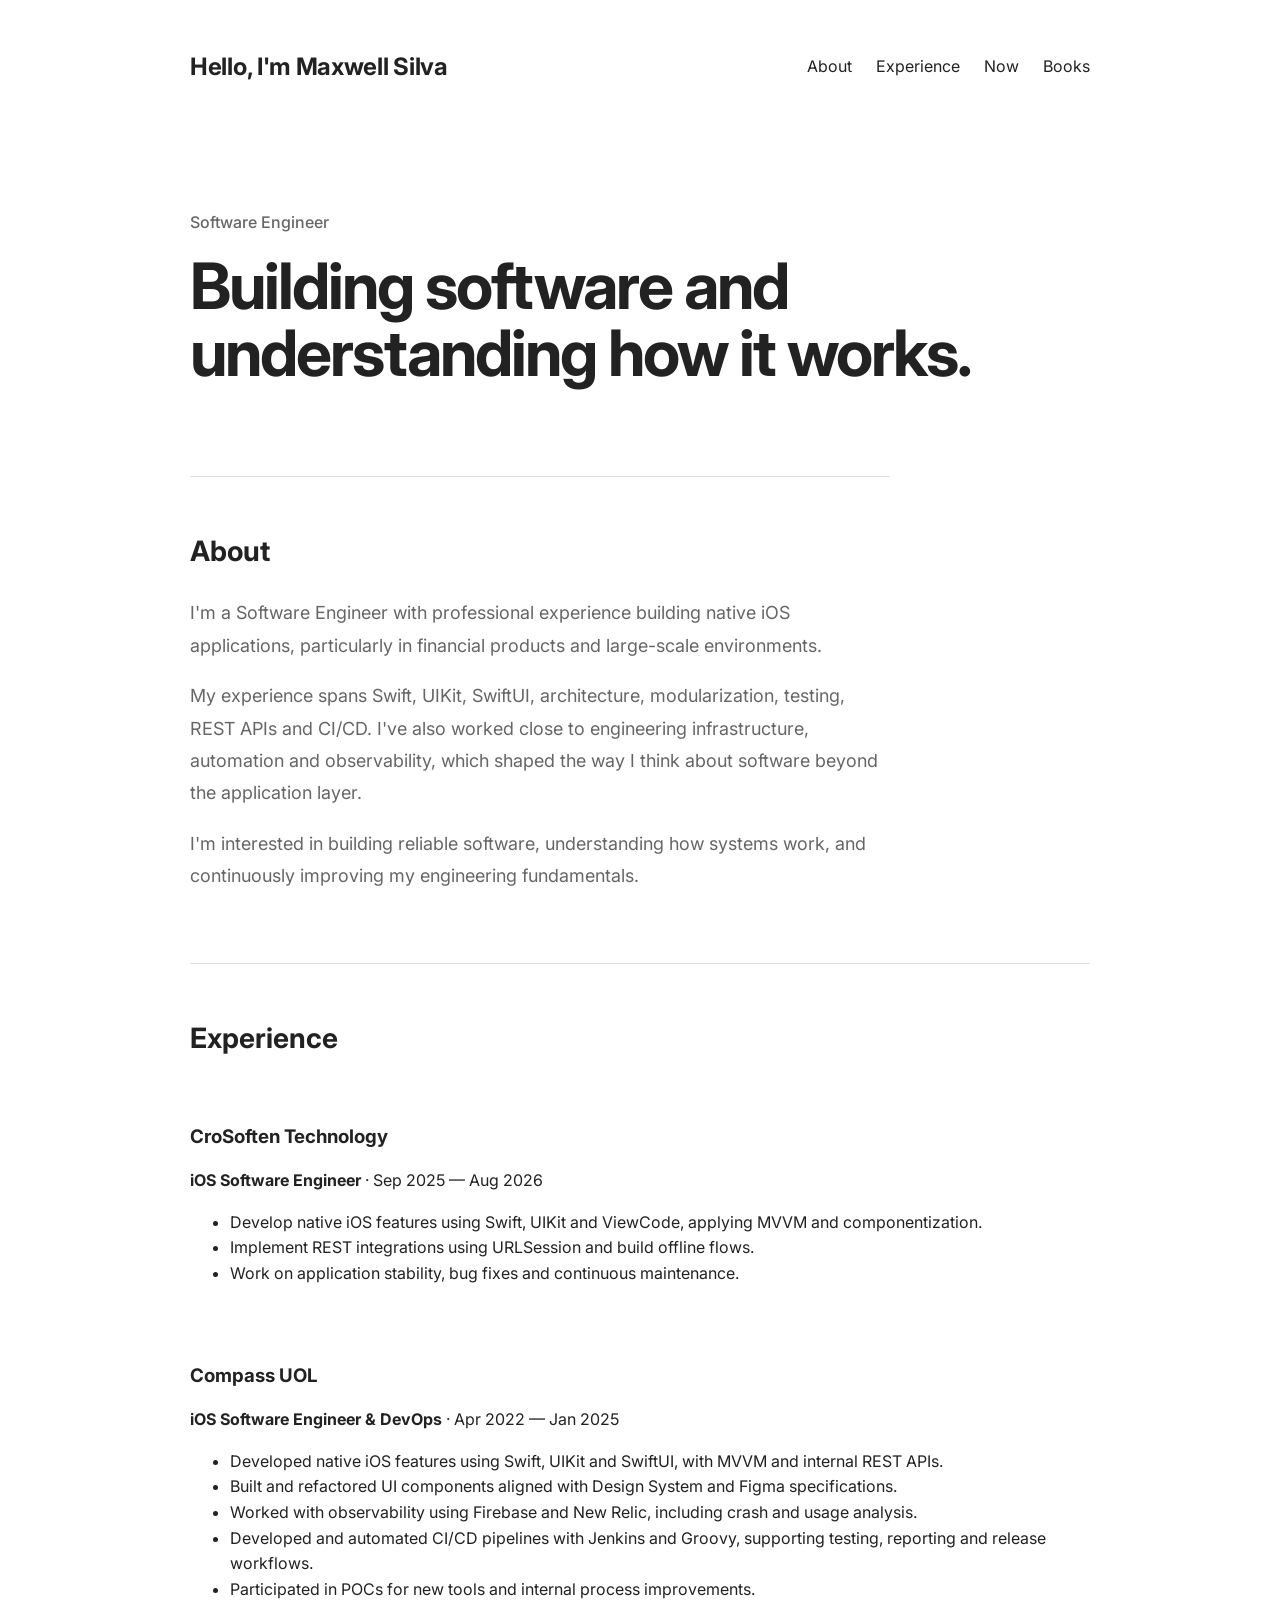
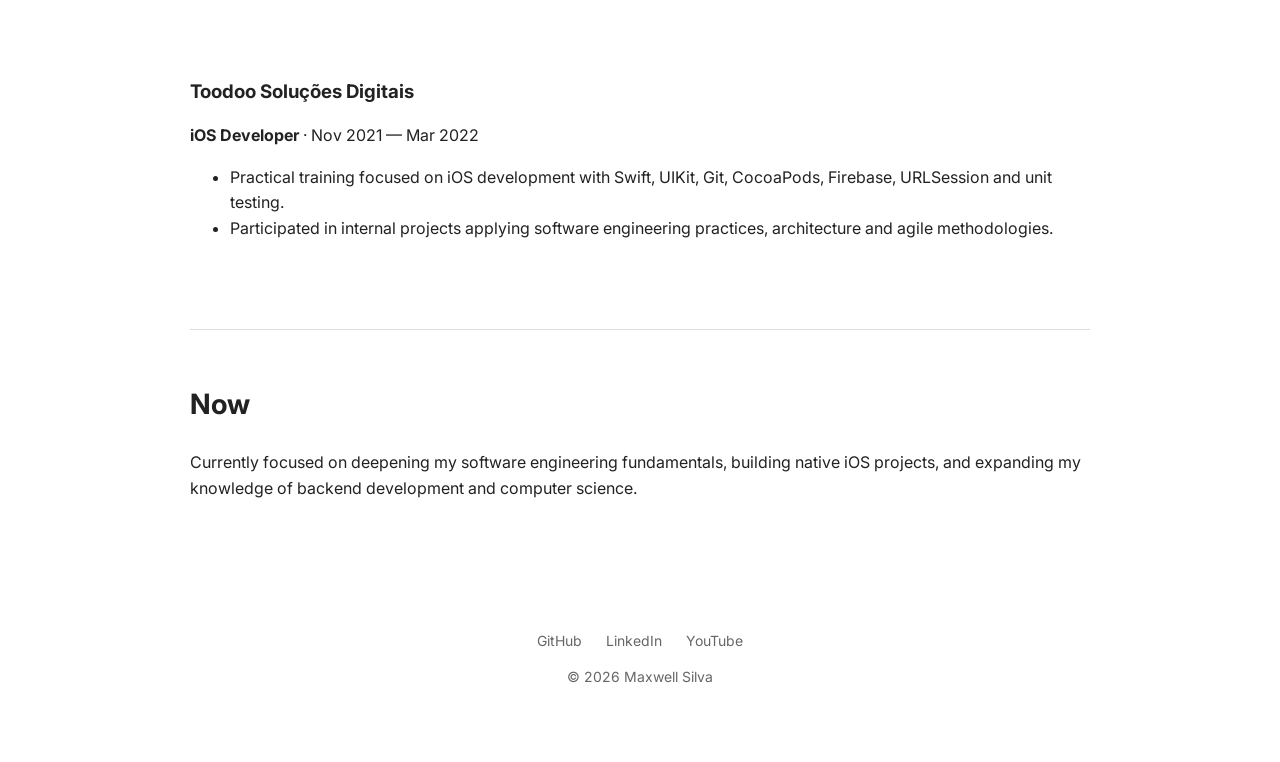
==== commit e0ccaa93: "Add book covers to recommendations" ====
--- a/index.html
+++ b/index.html
@@ -25,13 +25,13 @@
 
     <header>
         <nav aria-label="Main navigation">
-            <a href="#top">Maxwell Silva</a>
+            <a href="#top">Hello, I'm Maxwell Silva</a>
 
             <div>
                 <a href="#about">About</a>
                 <a href="#experience">Experience</a>
                 <a href="#now">Now</a>
-                <a href="#books.html">Books</a>
+                <a href="books.html">Books</a>
             </div>
         </nav>
 
--- a/css/style.css
+++ b/css/style.css
@@ -253,7 +253,7 @@
 }
 
 .page-header {
-    padding: 72px 0 56px;
+    padding: 72px 0 40px;
 }
 
 .page-header h1 {
@@ -316,4 +316,59 @@
     .book {
         padding: 24px 0;
     }
+
+    .book {
+        grid-template-columns: 90px 1fr;
+        gap: 20px;
+    }
+
+    .book img {
+        width: 90px;
+    }
+
+    .book h3 {
+        font-size: 18px;
+    }
+}
+
+.book {
+    display: grid;
+    grid-template-columns: 140px 1fr;
+    gap: 28px;
+    padding: 32px 0;
+    border-top: 1px solid var(--border);
+}
+
+.book img {
+    width: 140px;
+    aspect-ratio: 2 / 3;
+    object-fit: cover;
+    display: block;
+}
+
+.book-content {
+    max-width: 650px;
+}
+
+.book h3 {
+    margin: 0 0 4px;
+    font-size: 21px;
+}
+
+.book-author {
+    margin: 0 0 16px;
+    color: var(--text-secondary);
+    font-size: 15px;
+}
+
+.book-content > p:not(.book-author) {
+    color: var(--text-secondary);
+    line-height: 1.7;
+}
+
+.book a {
+    display: inline-block;
+    margin-top: 8px;
+    color: inherit;
+    font-weight: 600;
 }
